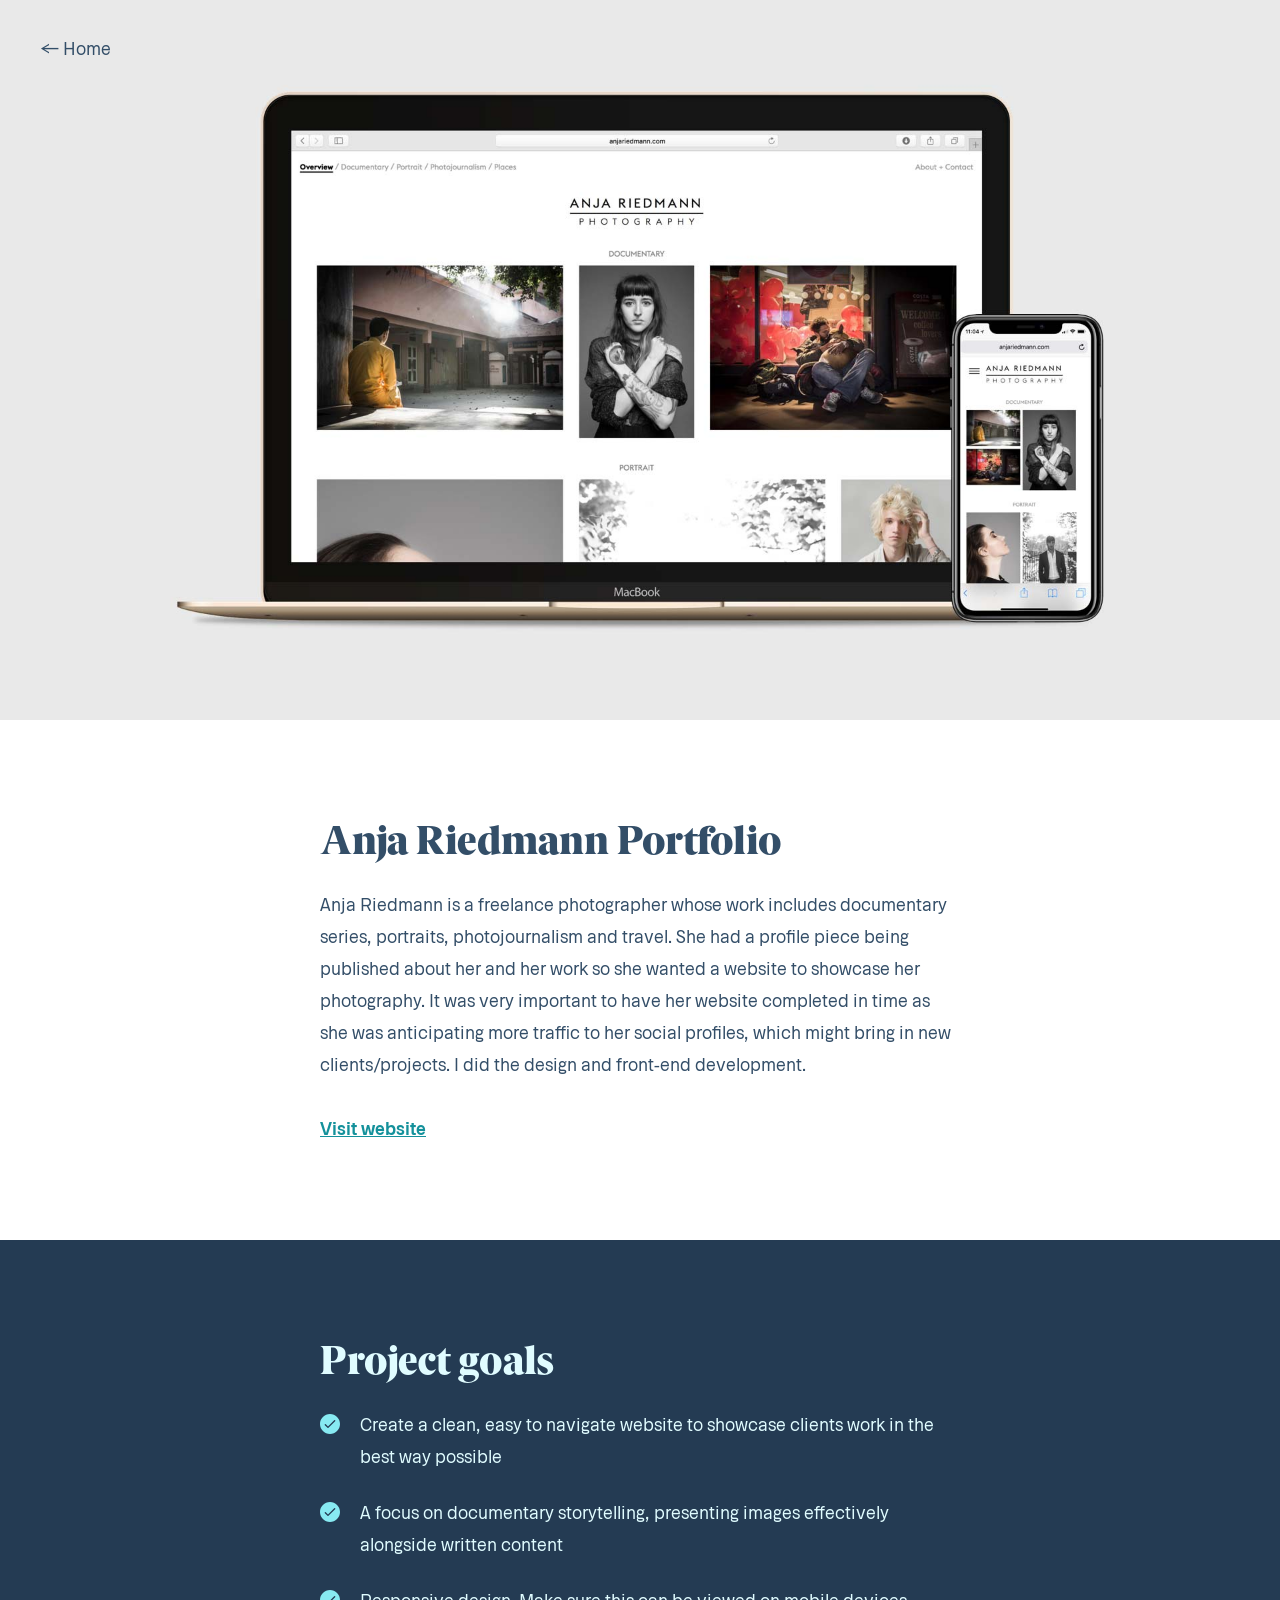
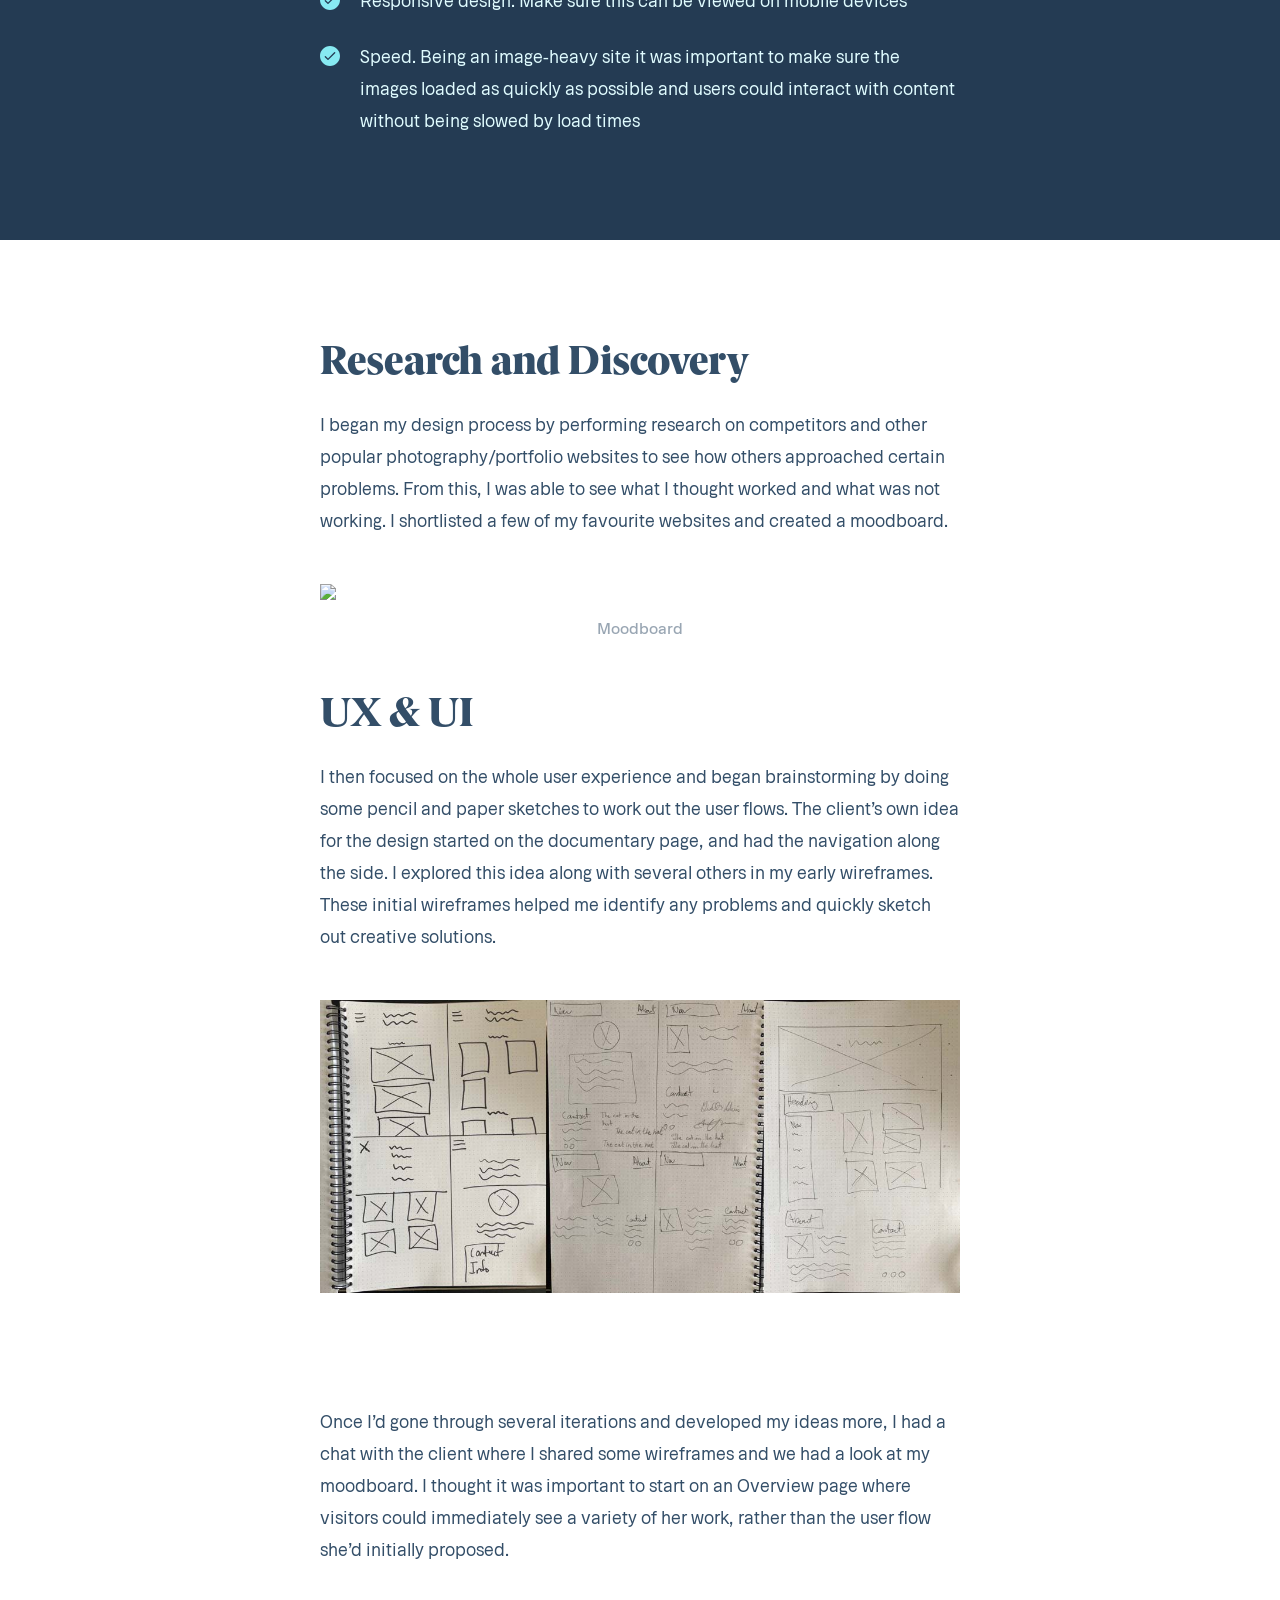
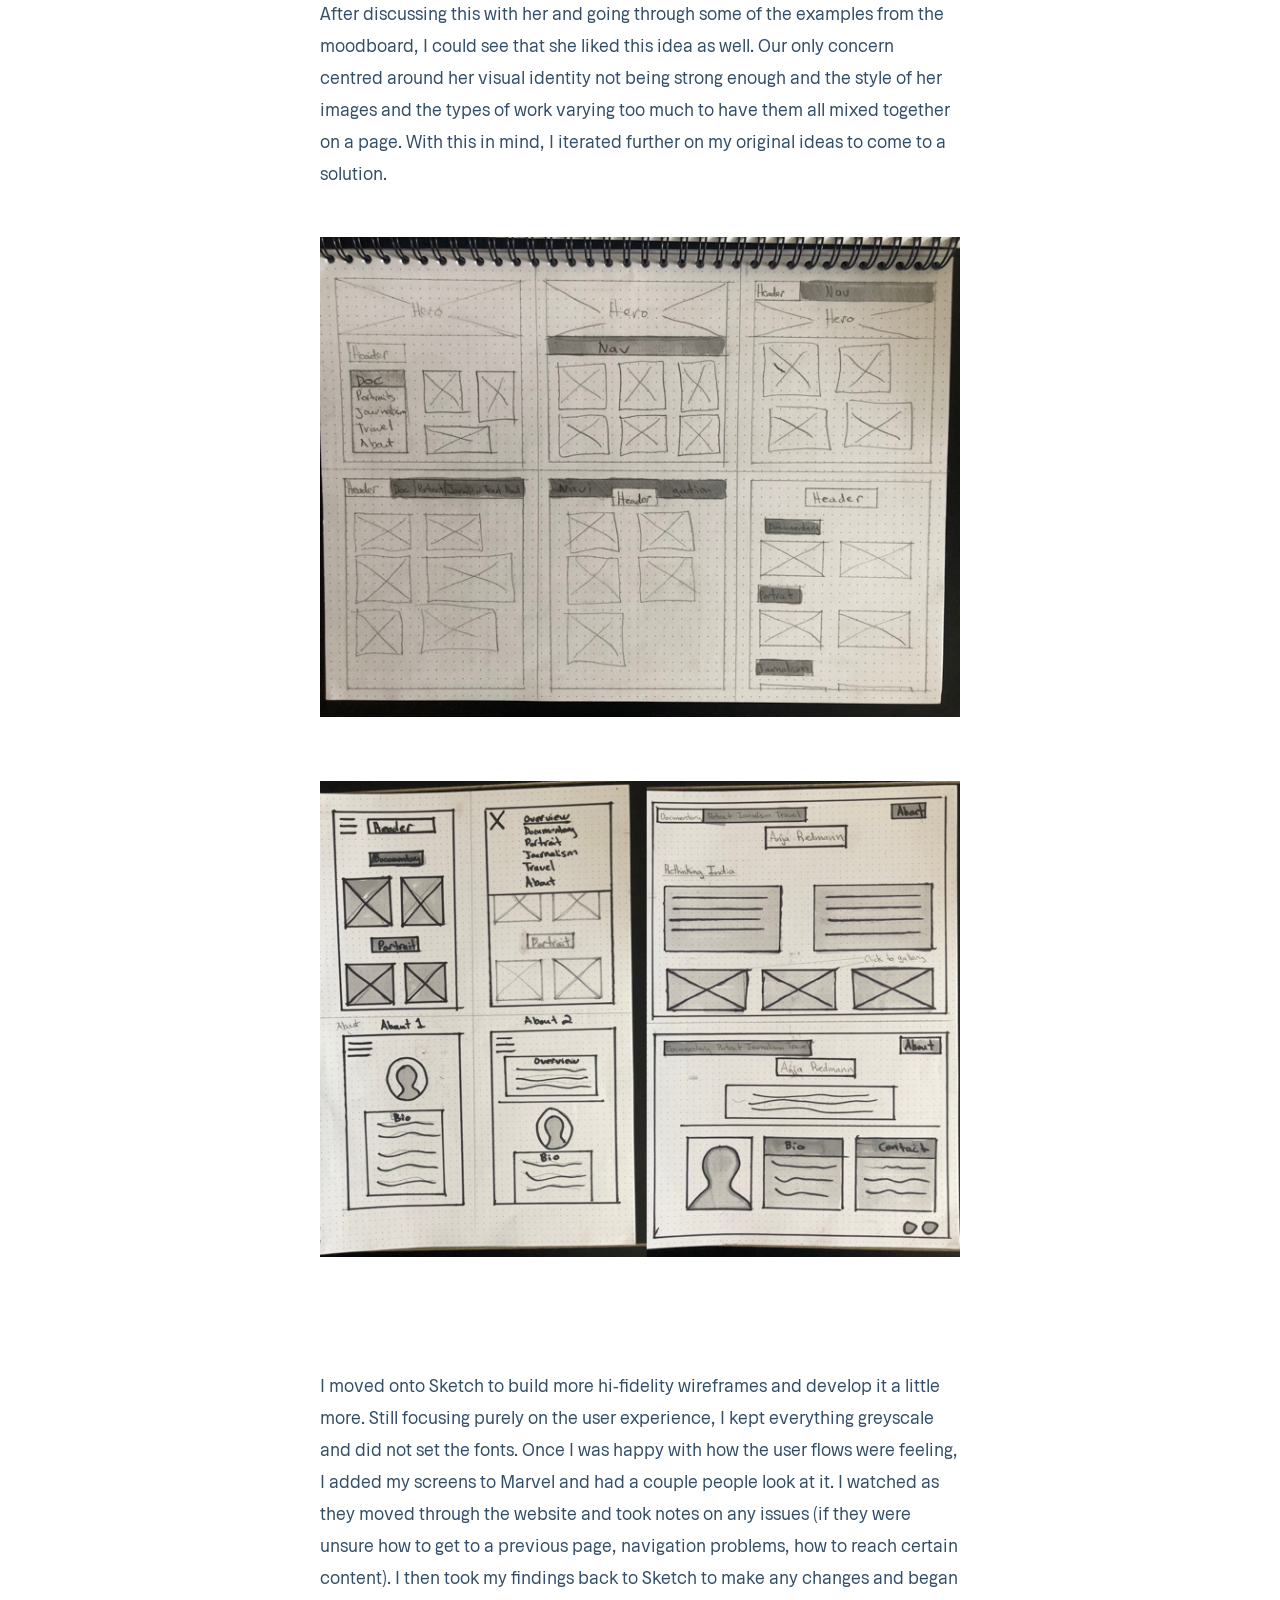
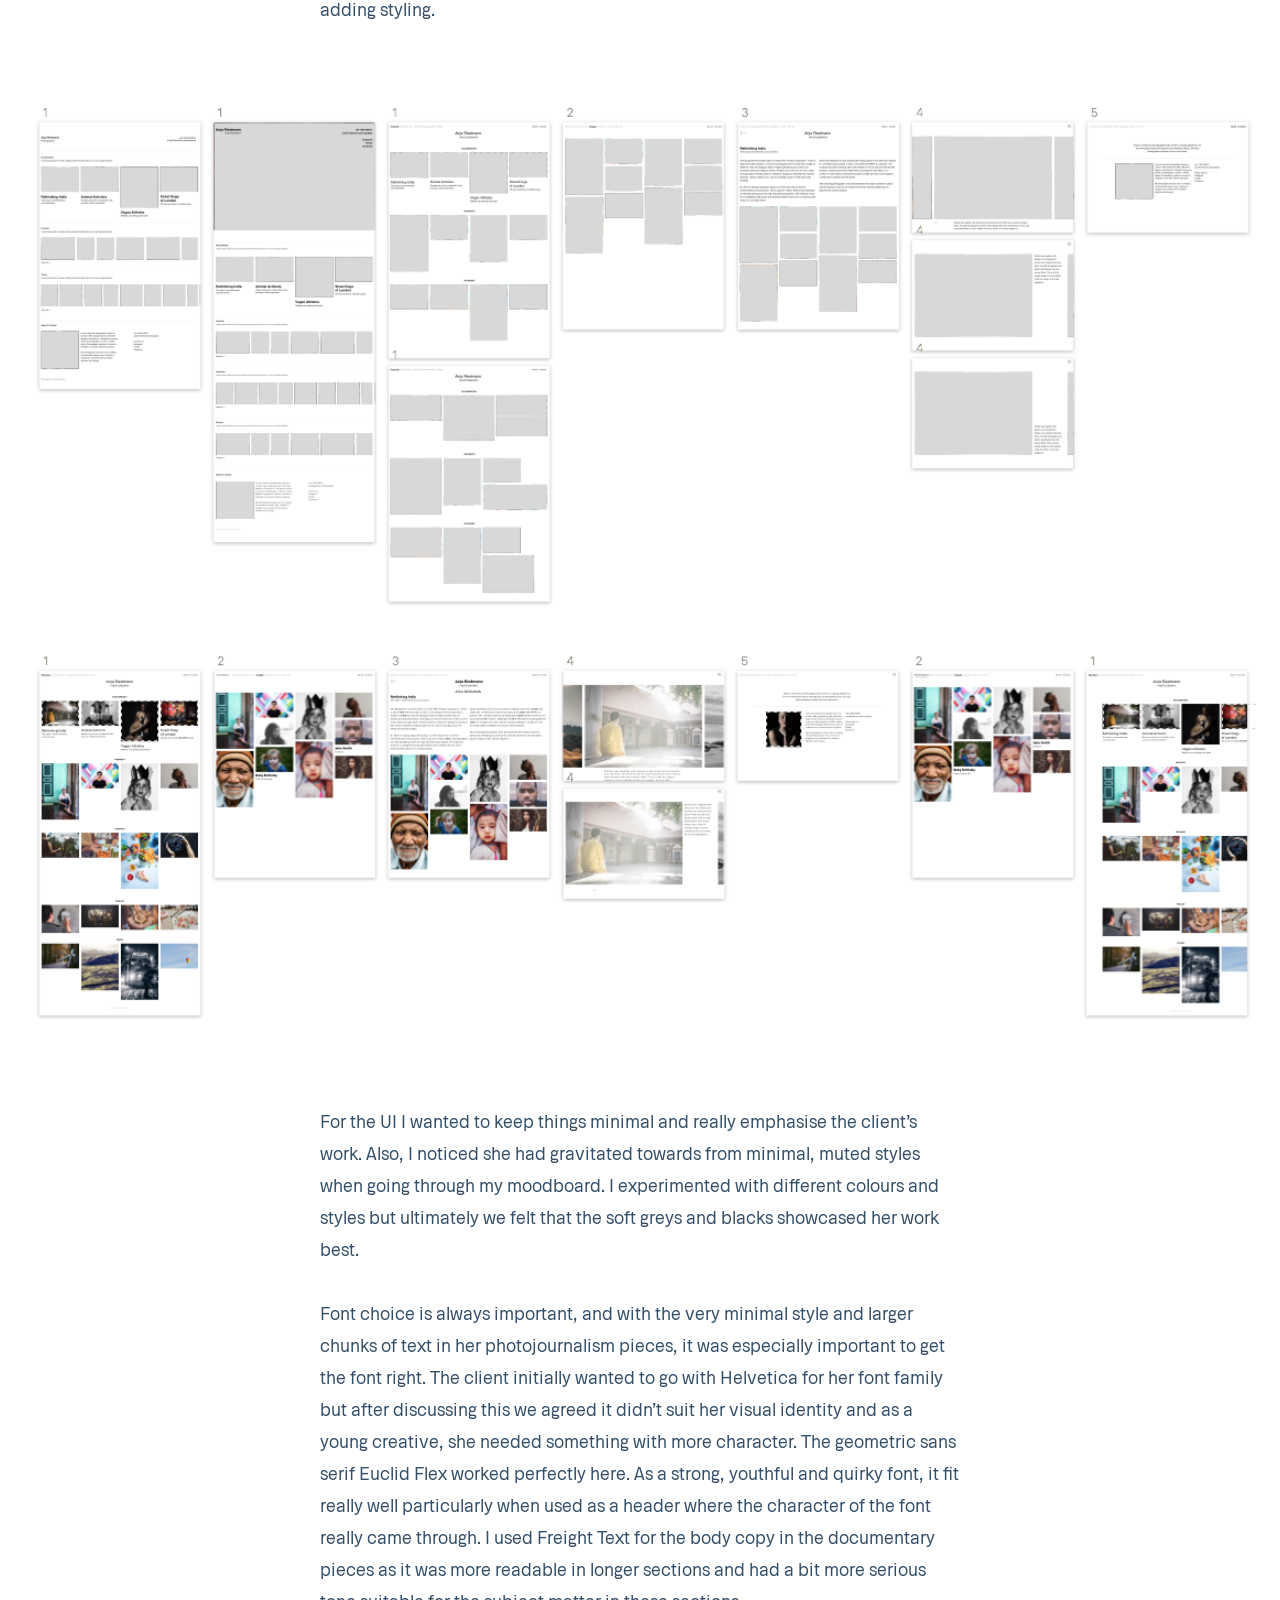
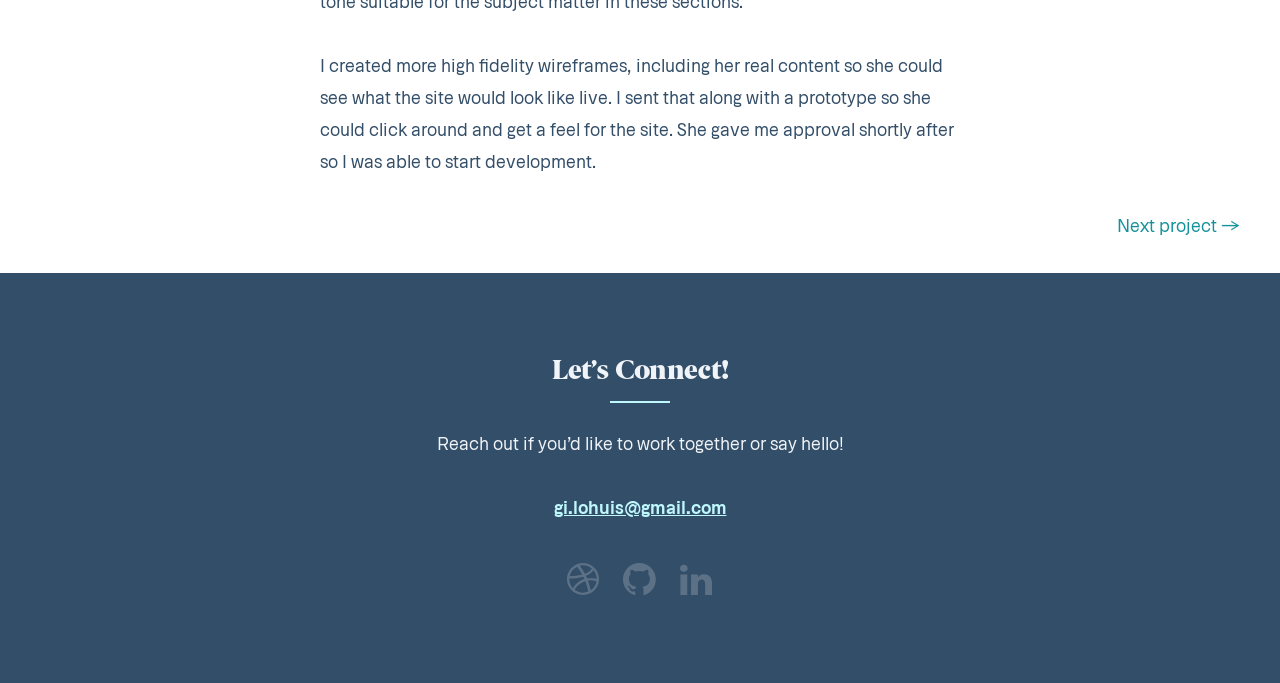
==== Anja-Riedmann-Portfolio/index.html @ c536d00e "updated portfolio" ====
<!DOCTYPE html>
<html lang="en">
	<head>
		<title>Anja Riedmann Portfolio / Giselle Lohuis</title>
		<meta charset="utf-8">
		<link rel="stylesheet" href="../assets/style.css" />
		<link rel="preload" href="../assets/Berlingske-Serif-Black.otf" as="font" type="font/otf">
		<link rel="preload" href="../assets/Okomito-Regular.ttf" as="font" type="font/ttf">
		<link rel="preload" href="../assets/Okomito-Medium.ttf" as="font" type="font/ttf">
		<link rel="preload" href="../assets/Okomito-Bold.ttf" as="font" type="font/ttf">
	</head>
	<body class="case">
		<img class="full" src="assets/hero@2x.jpg">
		<a href="../index.html" class="home">&larr; Home</a>
		<h2>Anja Riedmann Portfolio</h2>
		<p>Anja Riedmann is a freelance photographer whose work includes documentary series, portraits, photojournalism and travel. She had a profile piece being published about her and her work so she wanted a website to showcase her photography. It was very important to have her website completed in time as she was anticipating more traffic to her social profiles, which might bring in new clients/projects. I did the design and front-end development.</p>
		<p><a href="https://anjariedmann.com" target="_blank">Visit website</a></p>
		<section class="colourBlock">
			<h2>Project goals</h2>
			<ol>
				<li>Create a clean, easy to navigate website to showcase clients work in the best way possible</li>
				<li>A focus on documentary storytelling, presenting images effectively alongside written content</li>
				<li>Responsive design. Make sure this can be viewed on mobile devices</li>
				<li>Speed. Being an image-heavy site it was important to make sure the images loaded as quickly as possible and users could interact with content without being slowed by load times</li>
			</ol>
		</section>
		<h2>Research and Discovery</h2>
		<p>I began my design process by performing research on competitors and other popular photography/portfolio websites to see how others approached certain problems. From this, I was able to see what I thought worked and what was not working. I shortlisted a few of my favourite websites and created a moodboard.</p>
		<ul class="images noShadow inline">
			<li>
				<img src="assets/1.png">
			</li>
		</ul>
		<figcaption>Moodboard</figcaption>
		<h2>UX & UI</h2>
		<p>I then focused on the whole user experience and began brainstorming by doing some pencil and paper sketches to work out the user flows. The client’s own idea for the design started on the documentary page, and had the navigation along the side. I explored this idea along with several others in my early wireframes. These initial wireframes helped me identify any problems and quickly sketch out creative solutions.</p>
		<ul class="images inline noShadow">
			<li>
				<img src="assets/2.jpg">
			</li>
		</ul>
		<p>Once I’d gone through several iterations and developed my ideas more, I had a chat with the client where I shared some wireframes and we had a look at my moodboard. I thought it was important to start on an Overview page where visitors could immediately see a variety of her work, rather than the user flow she’d initially proposed.</p>
		<p>After discussing this with her and going through some of the examples from the moodboard, I could see that she liked this idea as well. Our only concern centred around her visual identity not being strong enough and the style of her images and the types of work varying too much to have them all mixed together on a page. With this in mind, I iterated further on my original ideas to come to a solution.</p>
		<ul class="images inline noShadow">
			<li>
				<img src="assets/3.jpg">
			</li>
		</ul>
		<ul class="images inline noShadow">
			<li>
				<img src="assets/4.jpg">
			</li>
		</ul>
		<p>I moved onto Sketch to build more hi-fidelity wireframes and develop it a little more. Still focusing purely on the user experience, I kept everything greyscale and did not set the fonts. Once I was happy with how the user flows were feeling, I added my screens to Marvel and had a couple people look at it. I watched as they moved through the website and took notes on any issues (if they were unsure how to get to a previous page, navigation problems, how to reach certain content). I then took my findings back to Sketch to make any changes and began adding styling.</p>
		<ul class="images noShadow">
			<li>
				<img src="assets/5.png">
			</li>
		</ul>
		<ul class="images noShadow">
			<li>
				<img src="assets/6.png">
			</li>
		</ul>
		<p>For the UI I wanted to keep things minimal and really emphasise the client’s work. Also, I noticed she had gravitated towards from minimal, muted styles when going through my moodboard. I experimented with different colours and styles but ultimately we felt that the soft greys and blacks showcased her work best.</p>
		<p>Font choice is always important, and with the very minimal style and larger chunks of text in her photojournalism pieces, it was especially important to get the font right. The client initially wanted to go with Helvetica for her font family but after discussing this we agreed it didn’t suit her visual identity and as a young creative, she needed something with more character. The geometric sans serif Euclid Flex worked perfectly here. As a strong, youthful and quirky font, it fit really well particularly when used as a header where the character of the font really came through. I used Freight Text for the body copy in the documentary pieces as it was more readable in longer sections and had a bit more serious tone suitable for the subject matter in these sections.</p>
		<p>I created more high fidelity wireframes, including her real content so she could see what the site would look like live. I sent that along with a prototype so she could click around and get a feel for the site. She gave me approval shortly after so I was able to start development.</p>
		<a href="../Aitor-Arroyo/index.html" class="next">Next project &rarr;</a>
		<footer>
			<h5>Let’s Connect!</h5>
			<p>Reach out if you’d like to work together or say hello!</p>
			<p><a href="mailto:gi.lohuis@gmail.com">gi.lohuis@gmail.com</a></p>
			<ul>
				<li>
					<a href="https://dribbble.com/gilohuis">
						<svg width="32" height="32" xmlns="http://www.w3.org/2000/svg"><g fill="none" fill-rule="evenodd"><path d="M0 16c0-2.9026667.714667-5.58 2.146667-8.03066667C3.573333 5.516 5.516 3.576 7.968 2.14666667 10.42.71333333 13.097333 0 16 0s5.58.71466667 8.030667 2.14666667C26.484 3.576 28.424 5.51733333 29.854667 7.96933333 31.286667 10.42 32 13.0973333 32 16s-.714667 5.58-2.146667 8.0306667C28.424 26.484 26.482667 28.424 24.030667 29.8546667 21.58 31.2866667 18.902667 32 16 32c-2.902667 0-5.58-.7146667-8.030667-2.1466667C5.516 28.424 3.576 26.4826667 2.145333 24.0306667.713333 21.58 0 18.9026667 0 16zm2.333333 0c0 1.7226667.306667 3.364.917334 4.9266667.610666 1.5626666 1.472 2.9626666 2.582666 4.2.693334-1.2373334 1.552-2.3946667 2.573334-3.4706667 1.02-1.076 2.009333-1.9413333 2.968-2.5933333.96-.6533334 1.866666-1.216 2.72-1.688.853333-.4706667 1.546666-.804 2.073333-1l.770667-.2693334c.056-.0133333.146666-.04.270666-.0733333.125334-.0346667.216-.0666667.270667-.0933333-.293333-.68-.66-1.4506667-1.106667-2.312-4.317333 1.2906666-8.992 1.936-14.018666 1.936C2.341333 15.66 2.333333 15.8053333 2.333333 16zm.293334-2.8133333c4.193333 0 8.4-.5546667 12.622666-1.6666667-1.666666-2.95733333-3.36-5.58266667-5.082666-7.87466667C8.249333 4.54666667 6.626667 5.84 5.293333 7.52 3.96 9.2 3.069333 11.0906667 2.626667 13.1866667zm4.666666 13.3546666c2.552 2.0853334 5.453334 3.1253334 8.706667 3.1253334 1.833333 0 3.610667-.36 5.333333-1.084-.584-3.3466667-1.556-6.8053334-2.917333-10.3733334h-.04l-.042667.02c-.222666.0826667-.52.1973334-.896.344-.373333.1466667-1.076.4853334-2.104 1.02-1.026666.5333334-1.978666 1.104-2.853333 1.7093334-.876.604-1.786667 1.4-2.729333 2.3866666-.946667.984-1.66 2.0133334-2.146667 3.08l-.312-.2266666.001333-.0013334zm5.476-23.81199997c1.82 2.36 3.528 5.01333334 5.125334 7.95999997.96-.3626666 1.861333-.78266663 2.706666-1.26266663.849334-.48 1.52-.90666667 2.013334-1.28.493333-.376.946666-.77333334 1.362666-1.18666667.417334-.41866667.677334-.7.781334-.84533333L25.02 5.74933333c-2.566667-2.27733333-5.576-3.416-9.02-3.416-1.056 0-2.133333.13333334-3.229333.396h-.001334zM18.936 12.7293333c.346667.736.653333 1.396.917333 1.9786667.026667.0853333.073334.2066667.136.3666667.062667.16.114667.2733333.156.344.498667-.0706667 1.016-.12 1.550667-.1466667.533333-.0266667 1.045333-.04 1.533333-.04.484 0 .964.0093333 1.436.0293333.472.0213334.916.0493334 1.333334.084.417333.0346667.809333.072 1.177333.1146667.368.04.701333.0866667 1 .1333333l.76.1266667c.208.0333333.382667.0666667.52.0933333l.209333.04c-.04-3.2213333-1.076-6.06666663-3.104-8.5413333L26.54 7.33333333C26.416 7.5 26.284 7.67066667 26.144 7.844s-.44.48266667-.906667.92666667c-.466666.444-.96.86666666-1.48 1.26000003-.52.396-1.213333.848-2.082666 1.3546666-.866667.5066667-1.781334.9533334-2.74 1.3426667l.001333.0013333zm2.04 4.8333334c1.210667 3.32 2.098667 6.576 2.666667 9.7706666 1.544-1.04 2.826666-2.3573333 3.856-3.9466666 1.026666-1.592 1.693333-3.3306667 2-5.22-2.917334-.8333334-5.757334-1.0346667-8.52-.604H20.976z" fill="#fff"></path></g></svg>
						<strong>Dribbble</strong>
					</a>
				</li>
				<li>
					<a href="https://github.com/GiselleLohuis">
						<svg width="33" height="32" xmlns="http://www.w3.org/2000/svg"><path d="M16.403405 0C7.34568 0 0 7.3446728 0 16.4054189c0 7.2479926 4.700067 13.3962481 11.21893 15.5655098.820774.1510628 1.119879-.3555011 1.119879-.790562 0-.389742-.0141-1.4209973-.022156-2.7896261-4.563104.9909719-5.525877-2.1994742-5.525877-2.1994742-.74625-1.8953345-1.821817-2.3998842-1.821817-2.3998842-1.489479-1.0171561.112793-.9970144.112793-.9970144 1.646585.1158148 2.512678 1.6908961 2.512678 1.6908961 1.463295 2.5066352 3.840016 1.7825409 4.774591 1.3625864.149049-1.0594537.573032-1.7825409 1.041326-2.1924246-3.642627-.4139121-7.472572-1.8218173-7.472572-8.1080435 0-1.7905975.639499-3.2559066 1.688882-4.4019696-.169191-.4149192-.732151-2.08365943.161133-4.34154458 0 0 1.376686-.44110335 4.510735 1.68183238 1.308204-.36456486 2.712081-.54584021 4.106894-.55288981 1.393806.0070496 2.796676.18832495 4.106894.55288981 3.132035-2.12293573 4.506706-1.68183238 4.506706-1.68183238.895299 2.25788515.332338 3.92662538.164155 4.34154458 1.051397 1.146063 1.685861 2.6113721 1.685861 4.4019696 0 6.3023396-3.835988 7.689096-7.489693 8.0949514.588137.5065638 1.112829 1.5076066 1.112829 3.0373691 0 2.1934317-.020142 3.9628805-.020142 4.500664 0 .4390892.296083.9496814 1.127936.7895549 6.513827-2.1742971 11.209866-8.3185243 11.209866-15.5645027C32.809831 7.3446728 25.464151 0 16.403405 0" fill="#fff" fill-rule="evenodd"></path></svg>
						<strong>GitHub</strong>
					</a>
				</li>
				<li>
					<a href="https://www.linkedin.com/in/gisellelohuis">
						<svg width="32" height="32" xmlns="http://www.w3.org/2000/svg"><g fill="none" fill-rule="evenodd"><path d="M0 5.31c0-1.016.357333-1.856 1.073333-2.52.714667-.66666667 1.649334-1 2.8-1 1.154667 0 2.08.33333333 2.773334 1C7.34 3.454 7.694667 4.294 7.708 5.31c.016 1-.333333 1.83733333-1.050667 2.50933333-.714666.672-1.656 1.008-2.822666 1.008h-.04c-1.14 0-2.057334-.336-2.752-1.008C.346667 7.14733333 0 6.31 0 5.31zm.396 26.688V11.606h6.874667v20.392H.396zm10.666667 0c.026666-5.4733333.04-9.912.04-13.3133333 0-3.4-.005334-5.432-.018667-6.0906667l-.021333-.9866667H17.916V14.57h-.04c.277333-.44.56-.8226667.853333-1.152.293334-.3293333.684-.6866667 1.177334-1.0706667C20.4 11.9633333 21.004 11.6646667 21.72 11.454c.714667-.2133333 1.509333-.32 2.384-.32 2.373333 0 4.285333.7786667 5.729333 2.3333333 1.444 1.56 2.166667 3.84 2.166667 6.8426667v11.688h-6.853333V21.0913333c0-1.44-.282667-2.568-.844-3.384-.562667-.8173333-1.44-1.2266666-2.636-1.2266666-.874667 0-1.608.24-2.197334.712-.590666.4733333-1.032 1.06-1.324 1.76-.153333.4106666-.229333.9666666-.229333 1.6666666V31.998h-6.853333z" fill="#fff"></path></g></svg>
						<strong>LinkedIn</strong>
					</a>
				</li>
			</ul>
		</footer>
	</body>
</html>
---- assets/style.css ----
@font-face {
  font-family: "Berlingske-Serif-Black";
  src: url("Berlingske-Serif-Black.otf") format("opentype");
  font-weight: normal;
  font-style: normal;
  font-display: block;
}

@font-face {
  font-family: "Okomito-Regular";
  src: url("Okomito-Regular.ttf") format("truetype");
  font-weight: normal;
  font-style: normal;
  font-display: block;
}

@font-face {
  font-family: "Okomito-Medium";
  src: url("Okomito-Medium.ttf") format("truetype");
  font-weight: normal;
  font-style: normal;
  font-display: block;
}

@font-face {
  font-family: "Okomito-Bold";
  src: url("Okomito-Bold.ttf") format("truetype");
  font-weight: normal;
  font-style: normal;
  font-display: block;
}

body,
ol.cases li p,
a.next,
a.home {
  font-family: "Okomito-Regular", sans-serif;
}

.case h1 + p,
figcaption {
  font-family: "Okomito-Medium", sans-serif;
}

footer h5,
a,
strong,
h6 {
  font-family: "Okomito-Bold", sans-serif;
}

h1,
h2,
ol.cases li h4,
footer h5 {
  font-family: "Berlingske-Serif-Black", sans-serif;
}

a {
  color: #14919B;
  text-decoration: underline;
}

a:active {
  color: #14919B;
  text-decoration: underline;
}

* {
  padding: 0;
  margin: 0;
  border: 0;
  list-style: none;
  vertical-align: bottom;
  box-sizing: border-box;
  font-style: normal;
  font-weight: normal;
  word-wrap: break-word;
  border-radius: 0;
  -webkit-appearance: none;
  -webkit-text-size-adjust: none;
}

footer ul::after,
ul.images::after,
.container::after,
footer::after {
  content:"";
  visibility:hidden;
  display:block;
  font-size:0;
  clear:both;
  height:0;
}

body {
  color: #334E68;
  font-size: 18px;
  line-height: 32px;
  border-top: solid 4px #334E68;
  min-width: 1100px;
}

.container {
  max-width: 1160px;
  min-width: 1100px;
  margin: 0 auto;
  padding: 0 40px;
}

.me {
  float: right;
  max-width: 440px;
  margin: 0 0 140px;
  position: relative;
}

.me::after {
  content: "";
  display: block;
  width: 100%;
  height: 100%;
  background: #BEF8FD;
  position: absolute;
  top: -24px;
  left: -24px;
  z-index: -1;
}

.me img {
  float: left;
  max-width: 100%;
}

h1 {
  margin: 164px 0 0;
  font-size: 48px;
  line-height: 56px;
  padding: 0 0 24px;
}

p {
  font-size: 18px;
  line-height: 32px;
  margin: 0 0 32px;
  max-width: 520px;
}

ol.cases {
  clear: both;
  margin-top: 80px;
  max-width: 100%;
}

ol.cases li {
  float: left;
  width: calc(50% - 20px);
  margin-right: 40px;
}

ol.cases li:nth-child(even) {
  margin-right: 0;
}

ol.cases li a {
  text-decoration: none;
  color: inherit;
  display: block;
}

ol.cases li a:hover h4 {
  text-decoration: underline;
}

ol.cases li img {
  width: 100%;
  float: left;
  margin: 0 0 16px;
  transition: transform .2s ease-in-out;
}

ol.cases a:hover img {
	transform: scale(1.02);
}

ol.cases a:active img {
	transform: scale(.98);
}

ol.cases li h4 {
  font-size: 24px;
  line-height: 32px;
  color: #14919B;
}

ol.cases li p {
  font-size: 16px;
  line-height: 24px;
  margin: 0 0 80px;
  max-width: 380px;
}

footer {
 background: #334E68;
 color: #F0F4F8;
 display: block;
 clear: both;
 text-align: center;
 padding: 80px 40px 88px;
 margin-top: 56px;
}

footer h5 {
  font-size: 28px;
  line-height: 32px;
  margin: 0 auto 24px;
  -webkit-font-smoothing: antialiased;
}

footer h5::after {
  content: "";
  display: block;
  width: 60px;
  height: 2px;
  background: #BEF8FD;
  margin: 16px auto 0;
}

footer p {
  font-size: 16px;
  line-height: 16px;
  margin: 0 auto 32px;
}

footer p a {
  color: #BEF8FD;
}

footer ul {
  max-width: 146px;
  margin: 40px auto 0;
}

footer ul li {
  float: left;
  margin-left: 24px;
}

footer ul li:nth-child(1) {
  margin-left: 0;
}

footer ul li a:hover svg {
  opacity: 0.6;
}

footer ul li a:active svg {
  opacity: .4;
}

footer ul li a svg {
  opacity: .2;
}

footer ul li a strong {
  display: none;
}

.case {
  border: none;
}

.case footer {
  margin-top: 24px;
}

.case h1 {
  font-size: 40px;
  line-height: 48px;
  margin: 100px 0 0;
  text-align: center;
  color: #E0FCFF;
  -webkit-font-smoothing: antialiased;
}

.case.green h1 {
  margin-top: 96px;
}

.case h1 + p {
  color: #E0FCFF;
  text-align: center;
  font-size: 18px;
  line-height: 32px;
  margin: 0 auto 76px;
  max-width: 760px;
  -webkit-font-smoothing: antialiased;
}

.case img + a + h1,
.case img + a + h1 +p {
  color: #334E68
}

.case h1 + p + img {
  display: block;
  margin: 0 auto 80px;
}

.case img.full {
  margin: 0;
  width: 100%;
  max-width: 100%;
  z-index: -1;
}

.case .topColourBlock {
  background: #486581;
  height: 640px;
  position: absolute;
  top: 0;
  left: 0;
  right: 0;
  z-index: -1;
}

.case.green {
  border-top: solid 4px #65D6AD;
}

.case.green .topColourBlock {
  background: transparent;
}

.case.green h1 {
  color: #65D6AD;
}

.case.green h1 + p {
  color: #627D98;
}

.case.green a.home {
  color: inherit;
}

.case.green h1 + p + img {
  margin: 0 auto -48px;
}

.case h2 {
  font-size: 40px;
  line-height: 48px;
  max-width: 640px;
  margin: 0 auto 24px;
}

.case.green h2 {
  color: #65D6AD;
}

.case .home + h2 {
  margin-top: 96px;
}

.case p {
  font-size: 18px;
  line-height: 32px;
  margin: 0 auto 32px;
  max-width: 640px;
}

.case h6 {
  font-size: 18px;
  line-height: 32px;
  margin: 0 auto 16px;
  max-width: 640px;
}

.case .colourBlock {
  padding: 96px 0 80px;
  margin: 96px 0;
  display: block;
  background: #243B53;
  -webkit-font-smoothing: antialiased;
}

.case .colourBlock.light {
  background: #F0F4F8;
  margin: 0;
  -webkit-font-smoothing: subpixel-antialiased;
}

.case .colourBlock.light + .colourBlock {
  margin-top: 0;
}

.case .colourBlock.light h2 {
  margin-top: 48px;
  color: #65D6AD;
}

.case.green .colourBlock.light p {
  color: #334E68;
}

.case .colourBlock ol li {
  background-image: url(bullet.svg);
}

.case .colourBlock ol {
  margin-bottom: 0;
}

.case .colourBlock ol + video {
  margin-bottom: 0;
}

.case ol {
  margin: 0 auto 64px;
  max-width: 640px;
}

.case ol li {
  background: url(bulletDark.svg) no-repeat 0 6px;
  margin: 0 0 24px;
  font-size: 18px;
  line-height: 32px;
  padding: 0 0 0 40px;
}

.case img,
.case video {
  display: block;
  margin: 40px auto 80px;
  max-width: 640px;
}

.case figure img,
.case figure video {
  margin-bottom: 16px;
}

.case figcaption {
  font-size: 16px;
  line-height: 24px;
  display: block;
  margin: 0 auto 32px;
  max-width: 640px;
  text-align: center;
  color: rgba(51, 78, 104, 0.5);
}

.credits {
  padding-top: 48px;
  color: rgba(51, 78, 104, 0.6);
  margin: 0 auto;
}

.credits + .credits {
  padding-top: 0;
}

.case .colourBlock figcaption {
  color: rgba(224, 252, 255, 0.6);
}

.case figcaption + ul {
  margin-top: 0;
}

.case ul + figcaption {
  position: relative;
  top: -8px;
  text-align: center;
}

.case ul.inline + figcaption {
  top: -48px;
  margin-bottom: 0;
}

.case .colourBlock h2 {
  color: #E0FCFF;
}

.case .colourBlock p {
  color: #E0FCFF;
}

.case.green .colourBlock h2 {
  color: #65D6AD;
}

.case.green .colourBlock p {
  color: #EFFCF6;
}


.case .colourBlock ol {
  color: #E0FCFF;
}

ul.images + p {
  margin-top: 48px;
}

ul.images + ul.images {
  margin-top: 0;
  padding-top: 0;
}

ul.images {
  padding: 24px 24px 0;
  width: 100%;
  margin: 48px 0 0;
}

ul.images.inline {
  width: 640px;
  padding: 0 0 40px;
  margin: 48px auto 0;
}

ul.images li {
  float: left;
  width: 100%;
}

ul.images li img {
  margin: 0;
  width: 100%;
  max-width: 100%;
  margin-bottom: 24px;
  box-shadow: 0 2px 4px rgba(0,0,0,.2)
}

ul.images.noShadow li img {
  box-shadow: none;
}

ul.images.two li {
  width: calc(50% - 12px);
  margin-right: 24px;
}

ul.images.two li:nth-child(2n) {
  margin-right: 0;
}

ul.images.three li:nth-child(3n){
  margin-right: 0;
}

ul.images.three li {
  width: calc(33% - 12px);
  margin-right: 24px;
}

a.next,
a.home {
  font-size: 18px;
  line-height: 32px;
  margin: 0 40px 32px;
  text-align: right;
  display: block;
  text-decoration: none;
  float: right;
}

img + a.home {
  color: inherit;
}

a.home {
  float: left;
  position: absolute;
  top:32px;
  left: 0;
  color: #E0FCFF;
}

a.next:hover,
a.home:hover {
  text-decoration: underline;
}
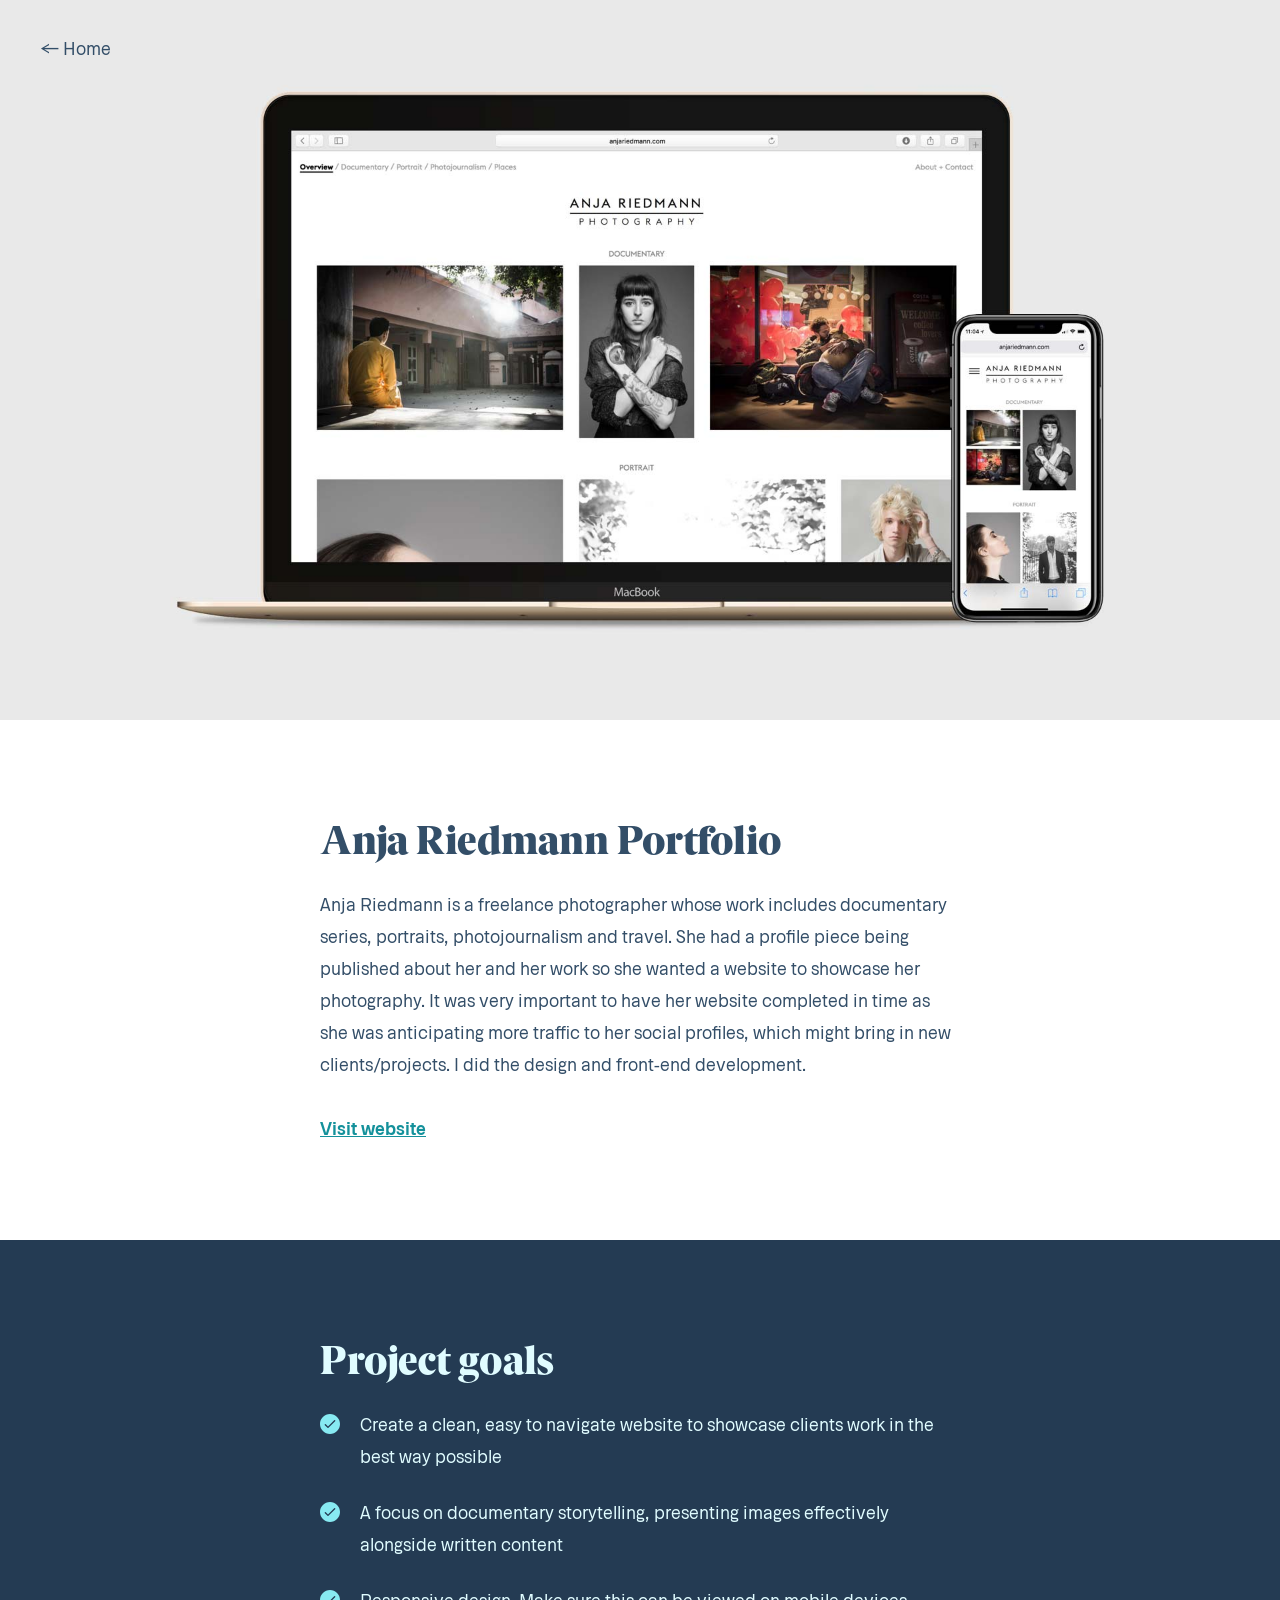
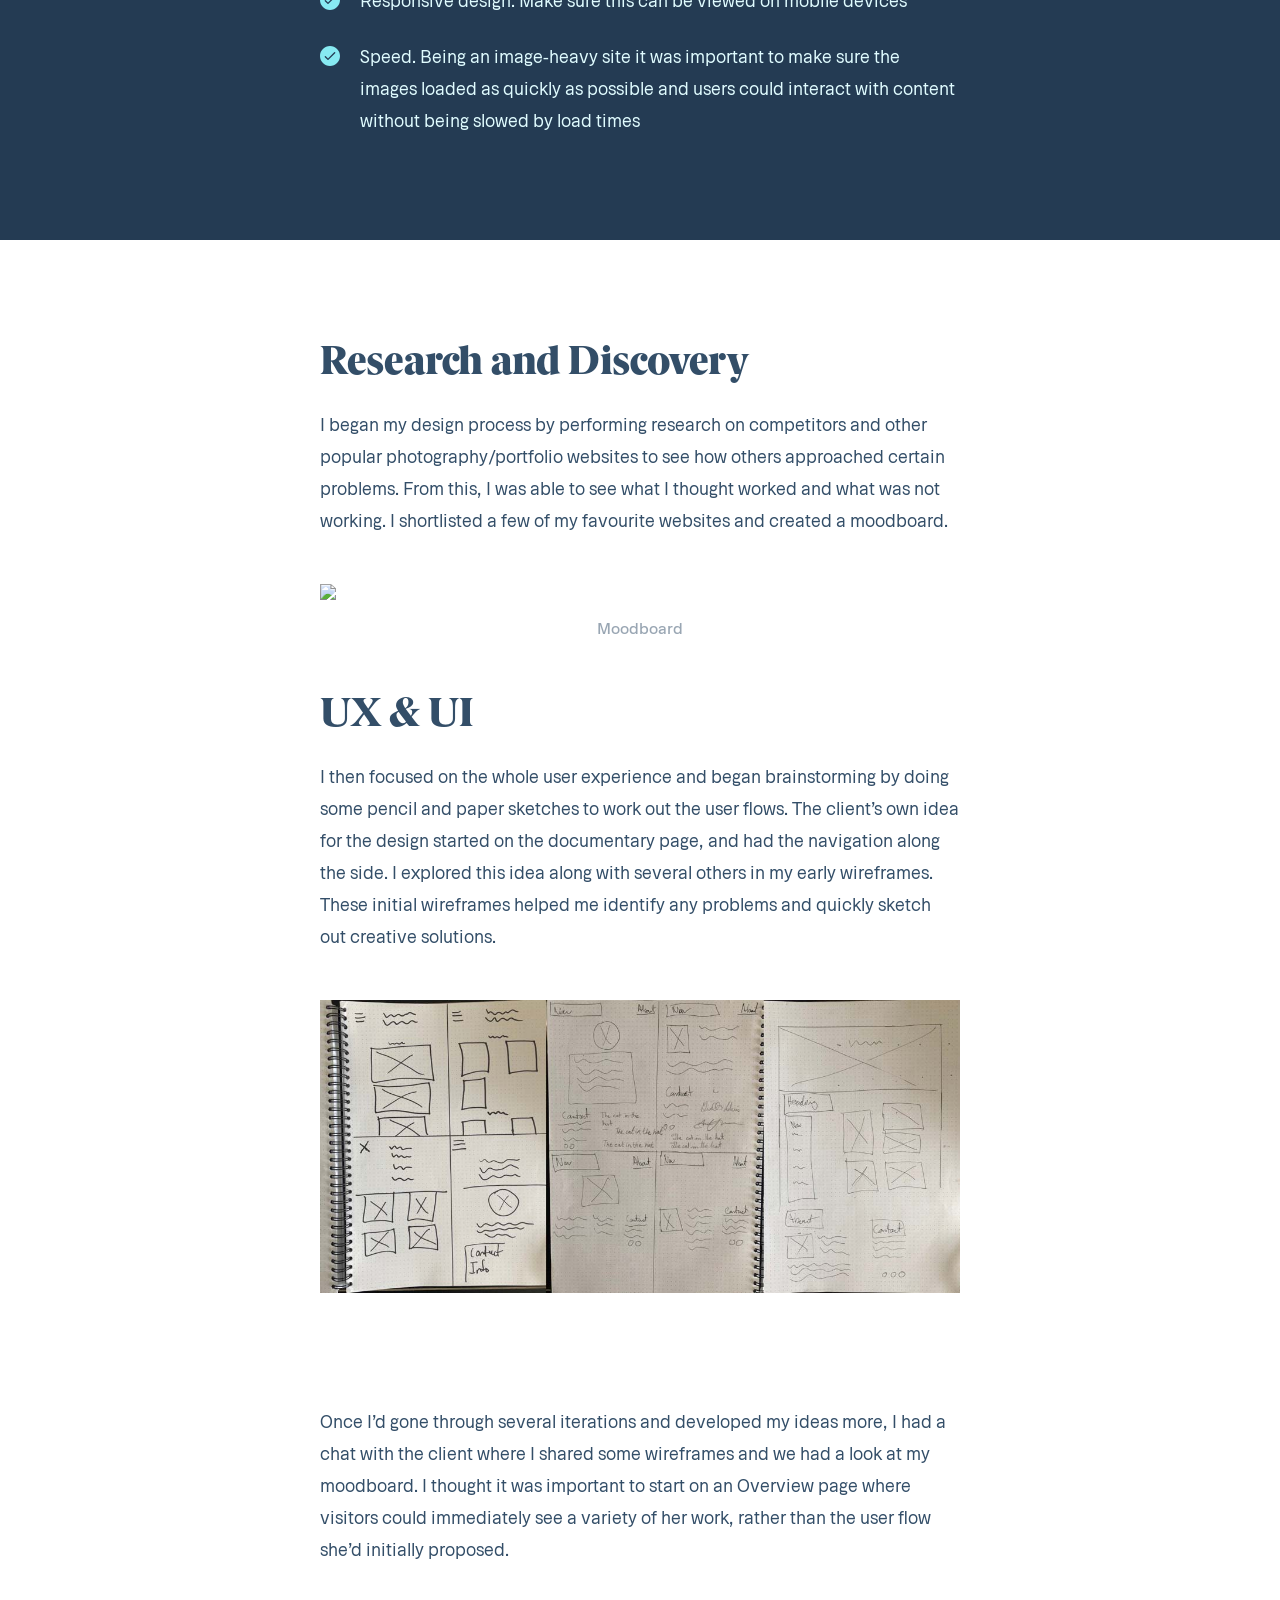
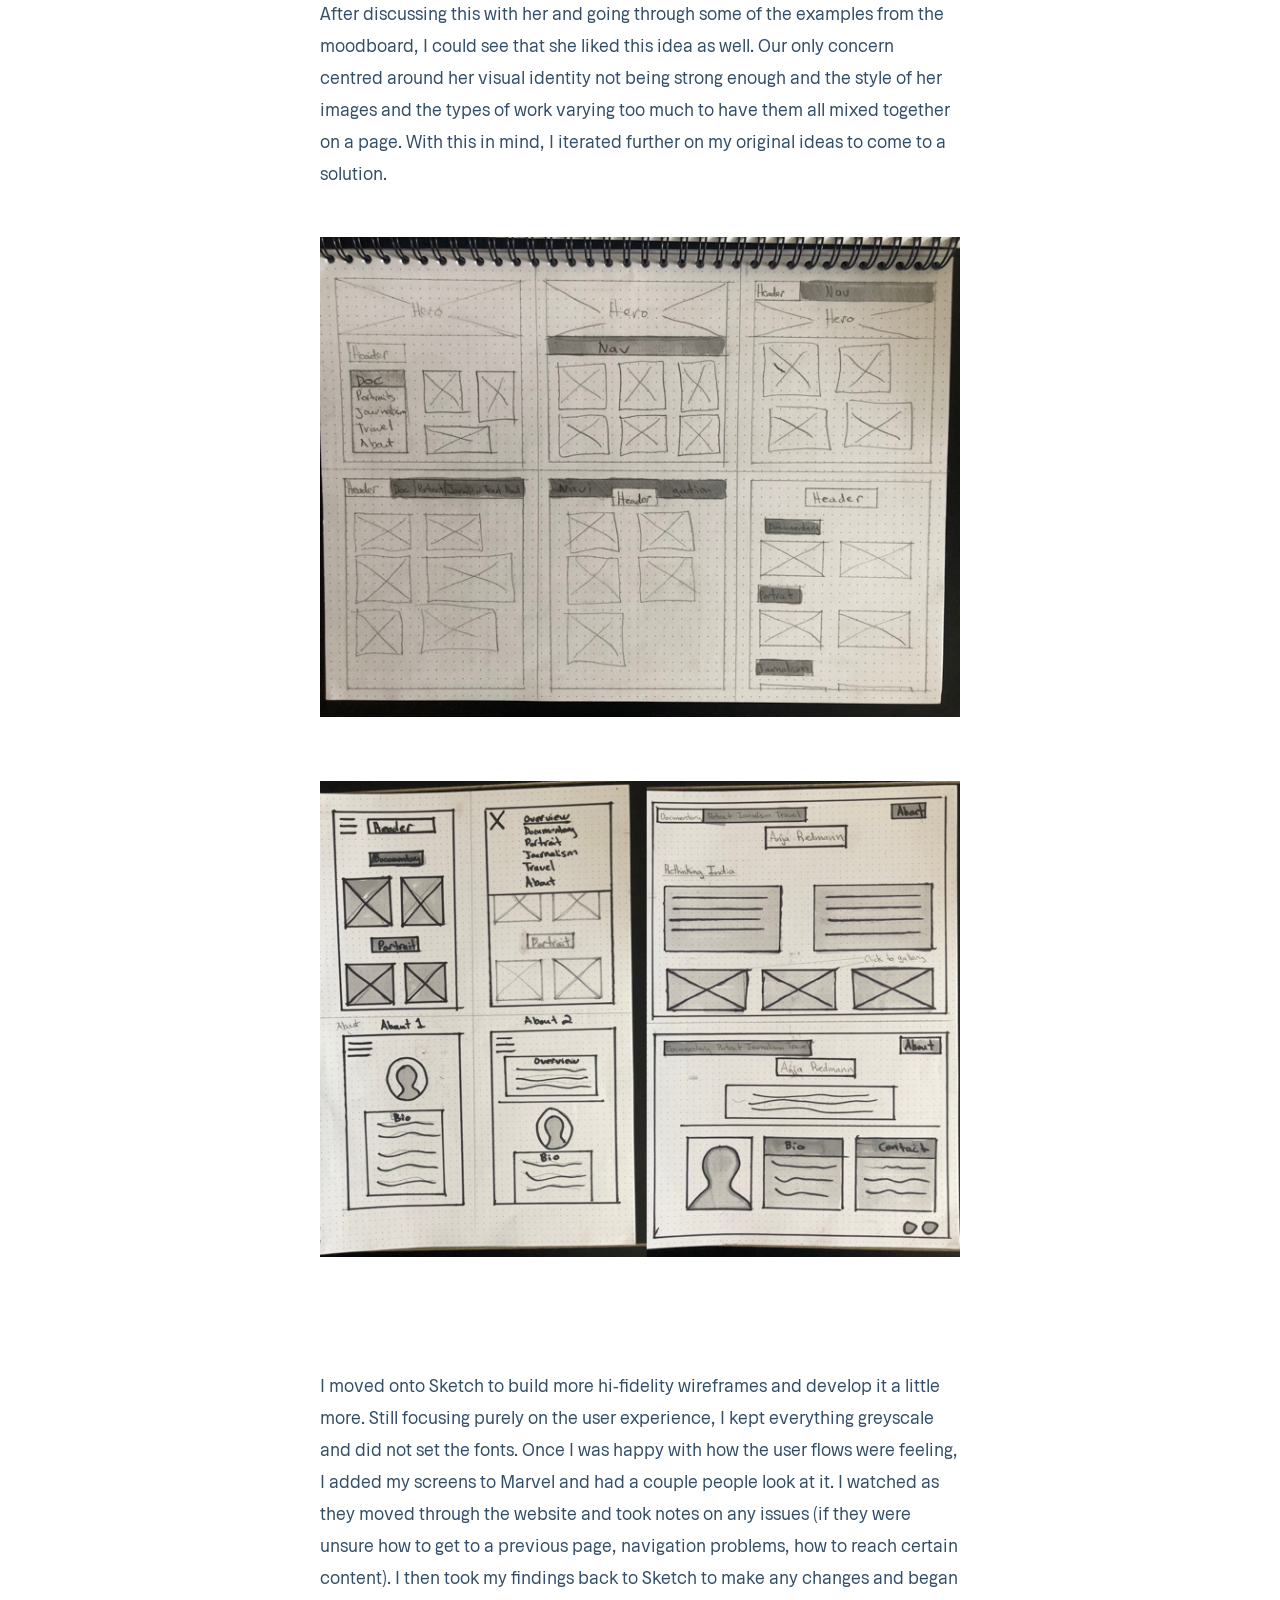
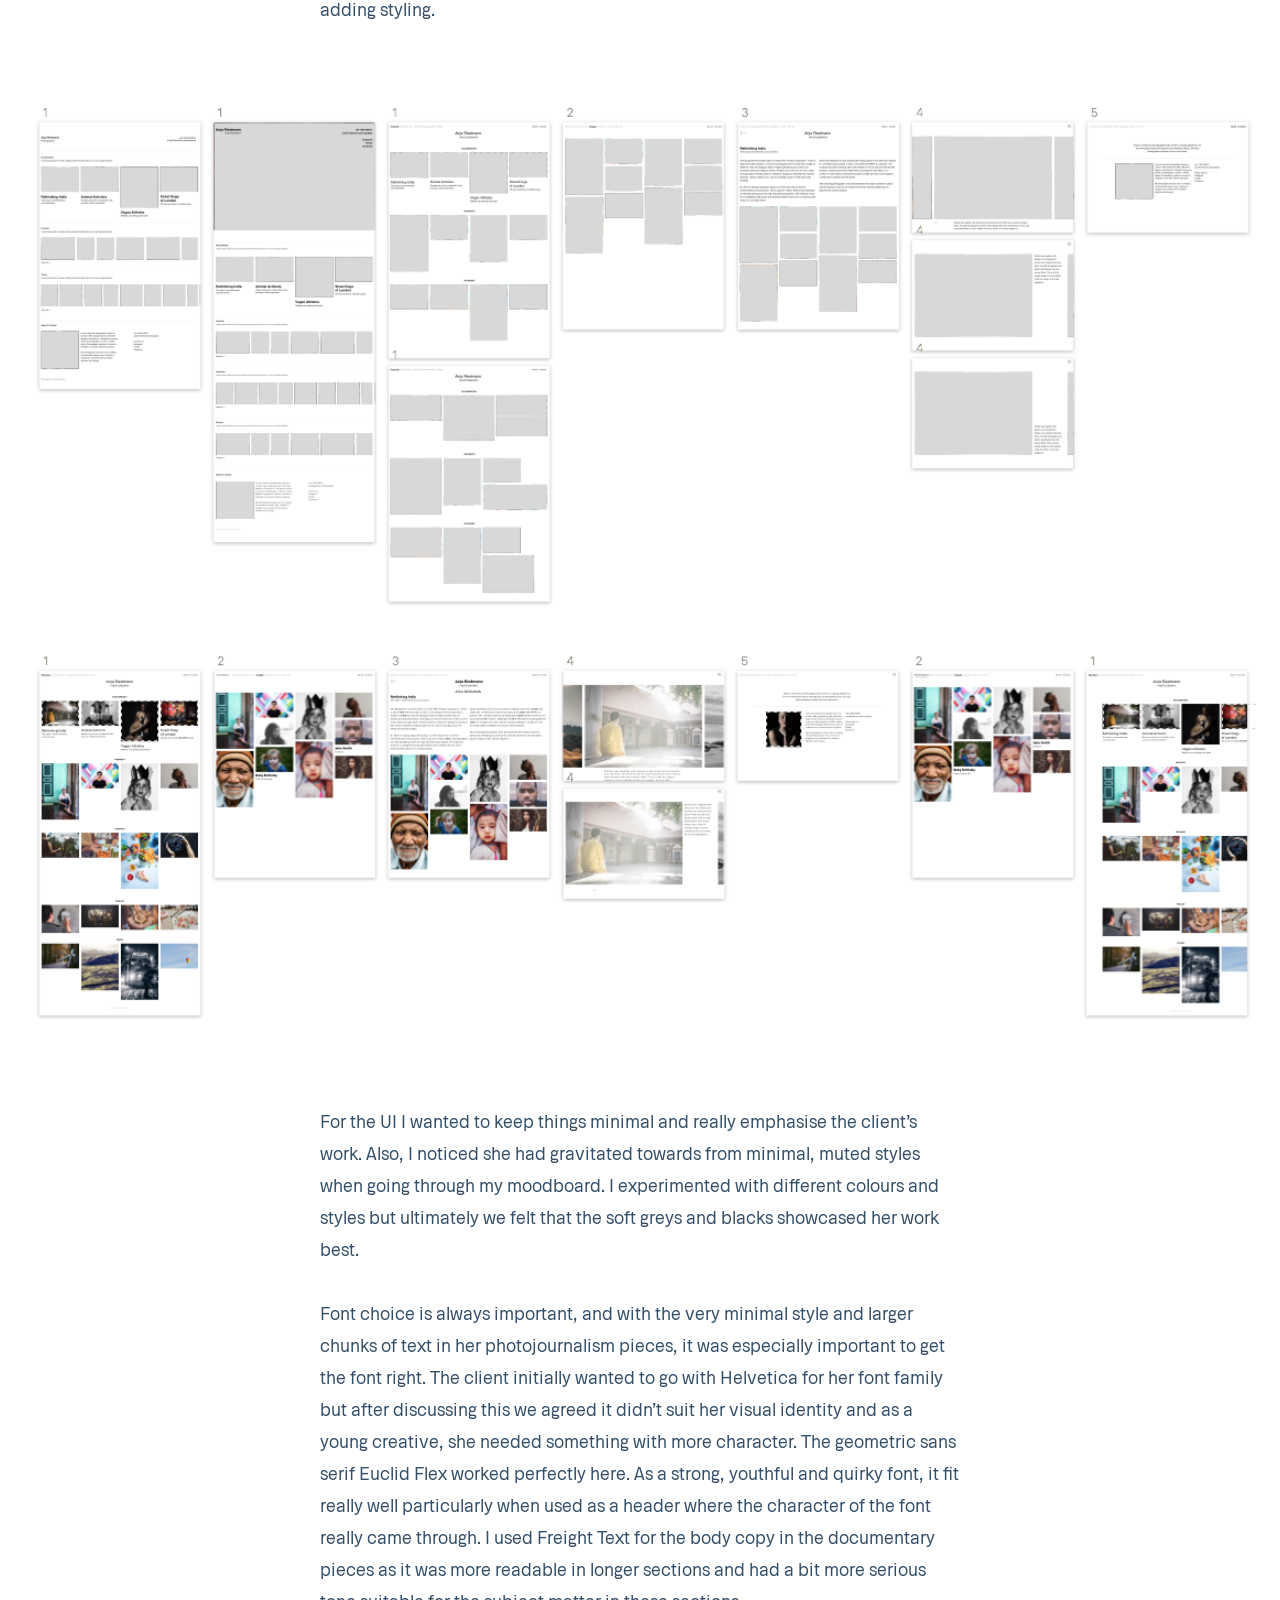
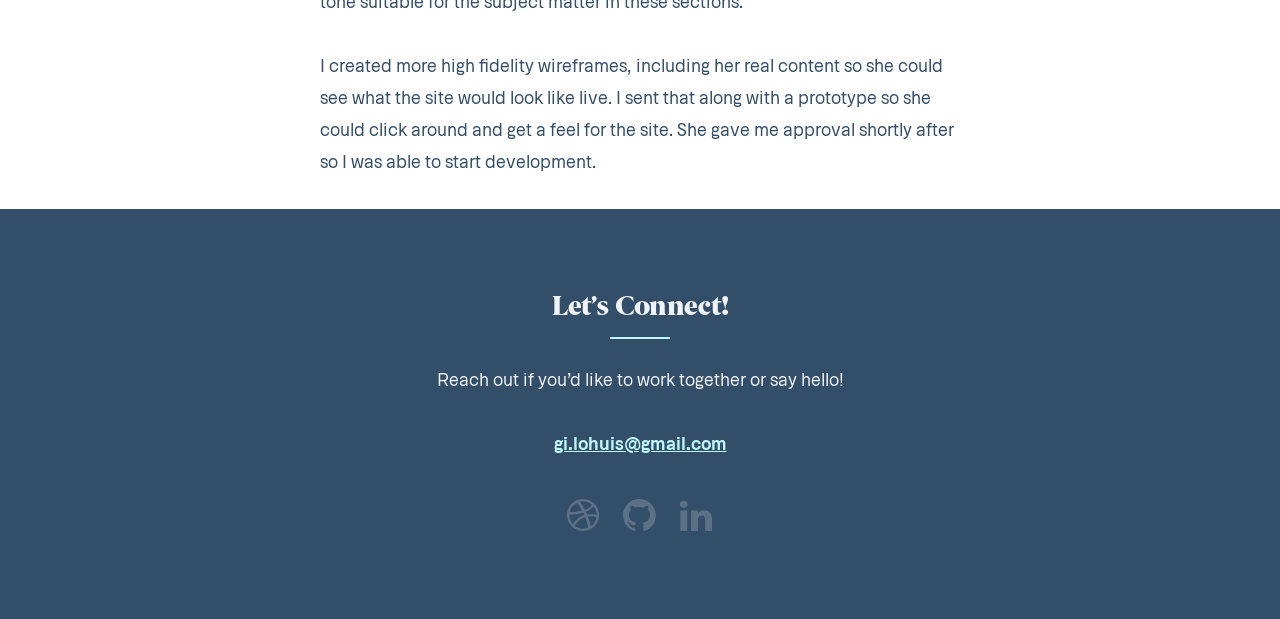
==== commit e9767fd2: "new site design" ====
--- a/Anja-Riedmann-Portfolio/index.html
+++ b/Anja-Riedmann-Portfolio/index.html
@@ -65,7 +65,6 @@
 		<p>For the UI I wanted to keep things minimal and really emphasise the client’s work. Also, I noticed she had gravitated towards from minimal, muted styles when going through my moodboard. I experimented with different colours and styles but ultimately we felt that the soft greys and blacks showcased her work best.</p>
 		<p>Font choice is always important, and with the very minimal style and larger chunks of text in her photojournalism pieces, it was especially important to get the font right. The client initially wanted to go with Helvetica for her font family but after discussing this we agreed it didn’t suit her visual identity and as a young creative, she needed something with more character. The geometric sans serif Euclid Flex worked perfectly here. As a strong, youthful and quirky font, it fit really well particularly when used as a header where the character of the font really came through. I used Freight Text for the body copy in the documentary pieces as it was more readable in longer sections and had a bit more serious tone suitable for the subject matter in these sections.</p>
 		<p>I created more high fidelity wireframes, including her real content so she could see what the site would look like live. I sent that along with a prototype so she could click around and get a feel for the site. She gave me approval shortly after so I was able to start development.</p>
-		<a href="../Aitor-Arroyo/index.html" class="next">Next project &rarr;</a>
 		<footer>
 			<h5>Let’s Connect!</h5>
 			<p>Reach out if you’d like to work together or say hello!</p>
--- a/assets/style.css
+++ b/assets/style.css
@@ -159,6 +159,26 @@
   margin-right: 40px;
 }
 
+ol.cases li:nth-child(1) {
+  width: 42%;
+}
+
+ol.cases li:nth-child(2) {
+  width: 54%;
+}
+
+ol.cases li:nth-child(3) {
+  width: 56%;
+}
+
+ol.cases li:nth-child(4) {
+  width: 40%;
+}
+
+ol.cases li:nth-child(5) {
+  width: 50%;
+}
+
 ol.cases li:nth-child(even) {
   margin-right: 0;
 }
